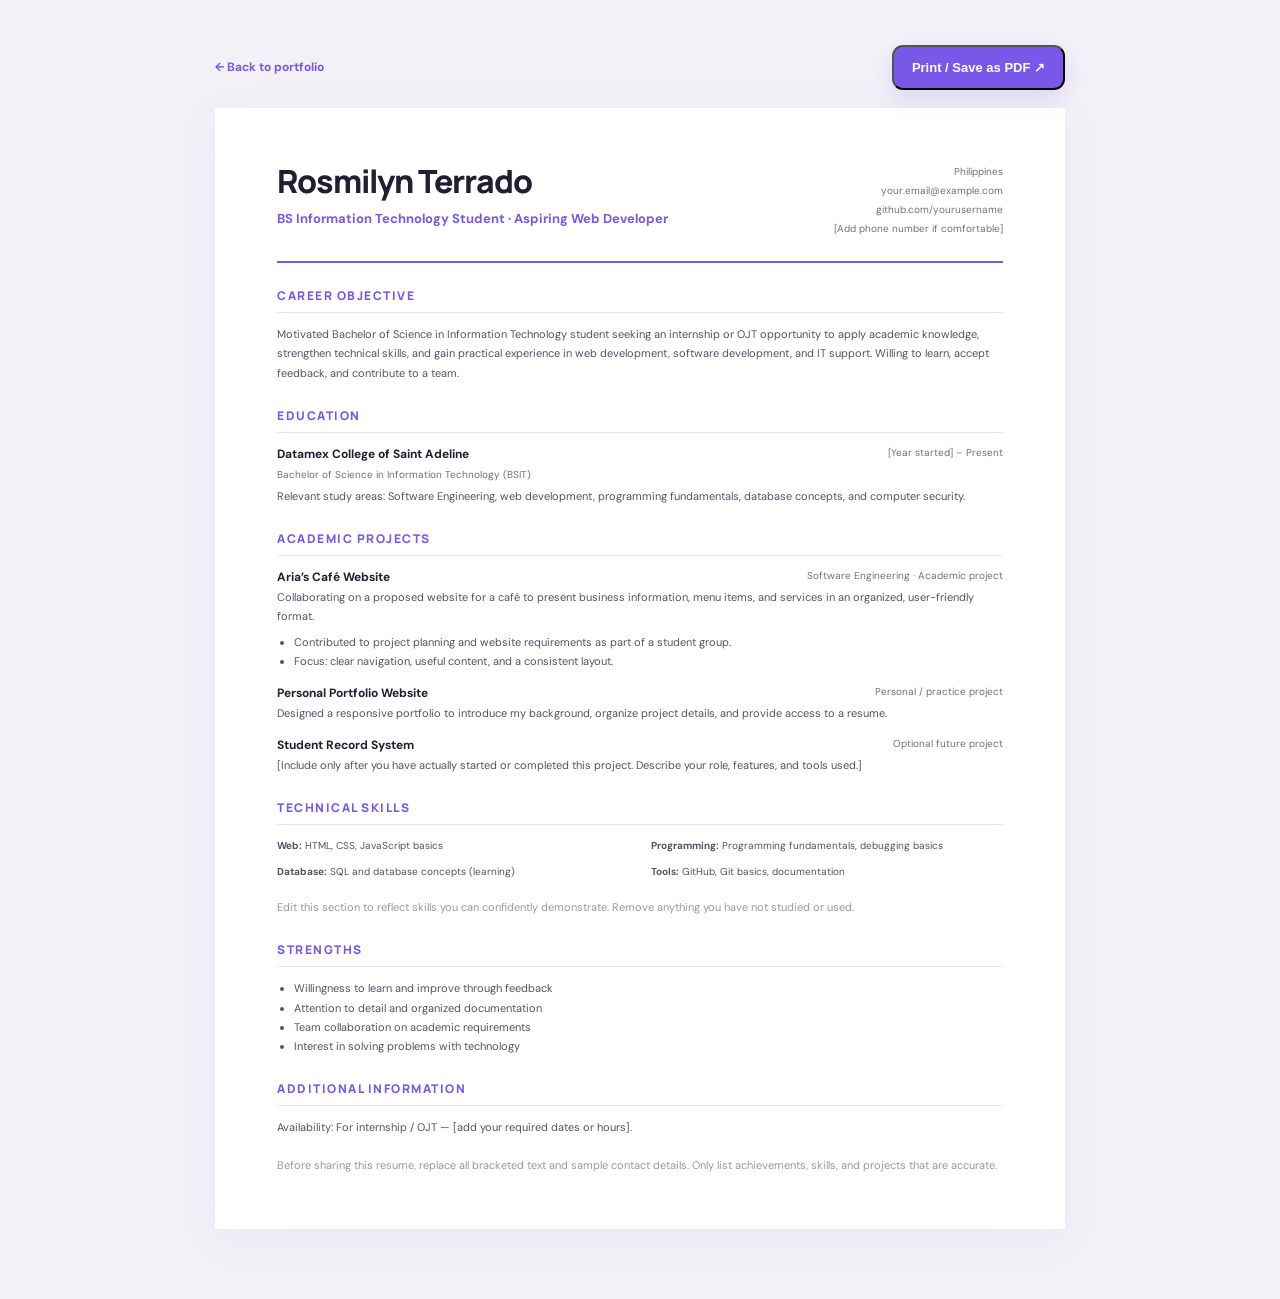
==== resume.html @ 8fcb41e7 "Add files via upload" ====
<!DOCTYPE html>
<html lang="en">
<head>
  <meta charset="UTF-8"><meta name="viewport" content="width=device-width, initial-scale=1.0">
  <meta name="description" content="Resume of Rosmilyn Terrado, BS Information Technology student.">
  <title>Resume | Rosmilyn Terrado</title><link rel="preconnect" href="https://fonts.googleapis.com">
  <link href="https://fonts.googleapis.com/css2?family=DM+Sans:wght@400;500;600;700&family=Manrope:wght@400;500;600;700;800&display=swap" rel="stylesheet"><link rel="stylesheet" href="style.css">
</head>
<body class="resume-page">
  <div class="resume-toolbar"><a href="index.html">← Back to portfolio</a><button class="button button-primary" onclick="window.print()">Print / Save as PDF ↗</button></div>
  <main class="resume-sheet">
    <header class="resume-head">
      <div><h1>Rosmilyn Terrado</h1><div class="role">BS Information Technology Student · Aspiring Web Developer</div></div>
      <div class="resume-contact">Philippines<br>your.email@example.com<br>github.com/yourusername<br>[Add phone number if comfortable]</div>
    </header>
    <section class="resume-section-block"><h2>CAREER OBJECTIVE</h2><p>Motivated Bachelor of Science in Information Technology student seeking an internship or OJT opportunity to apply academic knowledge, strengthen technical skills, and gain practical experience in web development, software development, and IT support. Willing to learn, accept feedback, and contribute to a team.</p></section>
    <section class="resume-section-block"><h2>EDUCATION</h2><div class="resume-entry"><div class="resume-entry-head"><strong>Datamex College of Saint Adeline</strong><span>[Year started] – Present</span></div><div class="sub">Bachelor of Science in Information Technology (BSIT)</div><p>Relevant study areas: Software Engineering, web development, programming fundamentals, database concepts, and computer security.</p></div></section>
    <section class="resume-section-block"><h2>ACADEMIC PROJECTS</h2>
      <div class="resume-entry"><div class="resume-entry-head"><strong>Aria’s Café Website</strong><span>Software Engineering · Academic project</span></div><p>Collaborating on a proposed website for a café to present business information, menu items, and services in an organized, user-friendly format.</p><ul><li>Contributed to project planning and website requirements as part of a student group.</li><li>Focus: clear navigation, useful content, and a consistent layout.</li></ul></div>
      <div class="resume-entry"><div class="resume-entry-head"><strong>Personal Portfolio Website</strong><span>Personal / practice project</span></div><p>Designed a responsive portfolio to introduce my background, organize project details, and provide access to a resume.</p></div>
      <div class="resume-entry"><div class="resume-entry-head"><strong>Student Record System</strong><span>Optional future project</span></div><p>[Include only after you have actually started or completed this project. Describe your role, features, and tools used.]</p></div>
    </section>
    <section class="resume-section-block"><h2>TECHNICAL SKILLS</h2><div class="resume-skills"><p><strong>Web:</strong> HTML, CSS, JavaScript basics</p><p><strong>Programming:</strong> Programming fundamentals, debugging basics</p><p><strong>Database:</strong> SQL and database concepts (learning)</p><p><strong>Tools:</strong> GitHub, Git basics, documentation</p></div><p class="resume-footer-note">Edit this section to reflect skills you can confidently demonstrate. Remove anything you have not studied or used.</p></section>
    <section class="resume-section-block"><h2>STRENGTHS</h2><ul><li>Willingness to learn and improve through feedback</li><li>Attention to detail and organized documentation</li><li>Team collaboration on academic requirements</li><li>Interest in solving problems with technology</li></ul></section>
    <section class="resume-section-block"><h2>ADDITIONAL INFORMATION</h2><p>Availability: For internship / OJT — [add your required dates or hours].</p><p class="resume-footer-note">Before sharing this resume, replace all bracketed text and sample contact details. Only list achievements, skills, and projects that are accurate.</p></section>
  </main>
</body>
</html>
---- style.css ----
:root{--ink:#202033;--muted:#6f7084;--paper:#fbfaf8;--purple:#7758e8;--purple-dark:#6042d1;--lavender:#eee9ff;--line:#e9e6ef;--green:#dff3e8;--white:#fff;--shadow:0 24px 70px rgba(46,35,94,.11)}
*{box-sizing:border-box}html{scroll-behavior:smooth;scroll-padding-top:90px}body{margin:0;background:var(--paper);color:var(--ink);font-family:"DM Sans",sans-serif;line-height:1.65}a{color:inherit;text-decoration:none}.container{width:min(1120px,calc(100% - 48px));margin:auto}.site-header{position:sticky;top:0;z-index:20;background:rgba(251,250,248,.91);backdrop-filter:blur(16px);border-bottom:1px solid rgba(233,230,239,.8)}.nav{height:78px;display:flex;align-items:center;justify-content:space-between}.brand{display:flex;align-items:center;gap:10px;font-weight:800;font-family:Manrope,sans-serif;font-size:14px}.brand-mark{width:35px;height:35px;border-radius:12px;background:var(--purple);color:white;display:grid;place-items:center;font-size:12px;letter-spacing:-.5px}.nav-links{display:flex;align-items:center;gap:31px;font-size:13px;font-weight:600;color:#5f6073}.nav-links a:hover,.footer a:hover{color:var(--purple)}.nav-cta{padding:10px 15px;border:1px solid var(--line);border-radius:10px;color:var(--ink)!important}.nav-cta span,.button span{margin-left:7px}.menu-toggle{display:none;background:none;border:0;font-size:25px;color:var(--ink)}
.section{padding:105px 0}.hero{padding:85px 0 100px;overflow:hidden;background:radial-gradient(ellipse at 80% 40%,#f0ebff 0,transparent 40%),var(--paper)}.hero-grid{display:grid;grid-template-columns:1.1fr .9fr;align-items:center;gap:60px}.eyebrow{display:inline-flex;align-items:center;gap:9px;background:white;border:1px solid var(--line);border-radius:30px;padding:8px 13px;color:#55556a;font-size:12px;font-weight:600}.status-dot{width:7px;height:7px;border-radius:50%;background:#3ebc84;box-shadow:0 0 0 4px #e2f7ec}.kicker,.section-label{font-size:11px;letter-spacing:2px;font-weight:800;color:var(--purple);margin:26px 0 12px}.hero h1{font-family:Manrope,sans-serif;font-size:clamp(48px,6vw,76px);line-height:1.08;letter-spacing:-4px;margin:0 0 18px;font-weight:800}.hero h1 span,.section-title span{color:var(--purple)}.hero h2{font-size:19px;font-weight:700;margin:0 0 18px;letter-spacing:-.4px}.muted{color:#b7aecf}.hero-text{max-width:560px;color:var(--muted);font-size:15px;line-height:1.9}.hero-actions,.contact-actions{display:flex;gap:12px;flex-wrap:wrap;margin-top:28px}.button{display:inline-flex;align-items:center;justify-content:center;border-radius:11px;padding:13px 18px;font-size:13px;font-weight:700;transition:transform .2s,box-shadow .2s;cursor:pointer}.button:hover{transform:translateY(-2px)}.button-primary{background:var(--purple);color:white;box-shadow:0 9px 22px #7758e82b}.button-primary:hover{background:var(--purple-dark)}.button-outline{border:1px solid #dcd7e9;background:#fff;color:var(--ink)}.hero-meta{display:flex;gap:20px;flex-wrap:wrap;margin-top:32px;color:#77778a;font-size:11px}.hero-meta i{font-style:normal;color:var(--purple);margin-right:5px;font-size:15px}.hero-art{min-height:420px;position:relative;display:grid;place-items:center}.orbit{position:absolute;border:1px solid #ded6ff;border-radius:50%;transform:rotate(-22deg)}.orbit-one{width:380px;height:310px}.orbit-two{width:450px;height:365px;transform:rotate(35deg);border-style:dashed;opacity:.7}.profile-tile{position:relative;width:270px;min-height:310px;background:#fff;border:1px solid #e7e1fa;border-radius:24px;box-shadow:var(--shadow);padding:27px;transform:rotate(3deg);z-index:2}.avatar{width:72px;height:72px;border-radius:23px;background:linear-gradient(135deg,#7e61ec,#c6b7ff);color:white;display:grid;place-items:center;font-family:Manrope;font-size:24px;font-weight:800;margin-bottom:22px;box-shadow:0 10px 25px #7758e833}.tile-label{font-size:9px;letter-spacing:1.8px;color:var(--purple);font-weight:800}.profile-tile strong{display:block;font:800 22px/1.35 Manrope;margin-top:13px;letter-spacing:-.6px}.tile-line{width:42px;height:4px;border-radius:5px;background:var(--purple);margin:20px 0}.tile-foot{font-size:9px;color:#9b98ad;letter-spacing:1.5px}.floating-card{position:absolute;background:#fff;border:1px solid #e9e5f3;border-radius:14px;box-shadow:0 14px 45px #31205d16;z-index:4}.card-code{top:30px;left:-4px;padding:13px 18px;width:205px;transform:rotate(-5deg)}.code-dot{display:inline-block;width:6px;height:6px;background:#c9c2e5;border-radius:50%;margin-right:4px}.card-code pre{font:11px/1.8 monospace;color:#67627c;margin:10px 0 0}.card-code b{color:var(--purple)}.card-terminal{bottom:30px;right:-10px;padding:15px 18px;font:10px/1.9 monospace;transform:rotate(3deg)}.terminal-prompt{color:#8d7bd2}.terminal-command{color:#4f5062}.terminal-cursor{color:var(--purple)}.spark{position:absolute;color:var(--purple);font-size:27px}.spark-a{right:35px;top:42px}.spark-b{left:32px;bottom:70px;color:#c7b8ff}.hero-number{position:absolute;bottom:0;left:50%;font-size:10px;letter-spacing:2px;color:#9994ac}
.two-column{display:grid;grid-template-columns:.85fr 1.15fr;gap:90px}.about-section{background:white}.section-label{margin:0 0 20px}.section-title{font:800 clamp(32px,4vw,47px)/1.2 Manrope,sans-serif;letter-spacing:-1.8px;margin:0}.about-copy p{color:var(--muted);font-size:14px;line-height:1.95;margin:0 0 18px}.quick-facts{display:flex;gap:36px;border-top:1px solid var(--line);padding-top:24px;margin-top:28px}.quick-facts div{display:flex;flex-direction:column;gap:3px}.quick-facts strong{font:800 17px Manrope}.quick-facts span{font-size:11px;color:var(--muted)}.skills-section{background:#f6f4fb}.section-heading-row{display:flex;justify-content:space-between;align-items:end;gap:40px;margin-bottom:35px}.section-intro{max-width:360px;color:var(--muted);font-size:13px;line-height:1.8;margin:0 0 4px}.skills-grid{display:grid;grid-template-columns:repeat(4,1fr);gap:15px}.skill-card{padding:25px 21px;background:#fff;border:1px solid #eae6f4;border-radius:16px;min-height:240px;transition:transform .2s,box-shadow .2s}.skill-card:hover,.mini-project:hover{transform:translateY(-4px);box-shadow:var(--shadow)}.skill-icon{width:42px;height:42px;border-radius:13px;background:var(--lavender);color:var(--purple);display:grid;place-items:center;font-size:21px}.skill-card h3,.project-details h3,.mini-project h3{font:800 16px Manrope;margin:19px 0 9px;letter-spacing:-.3px}.skill-card p,.project-details p,.mini-project p{font-size:12px;line-height:1.8;color:var(--muted)}.tags{display:flex;flex-wrap:wrap;gap:6px;margin-top:15px}.tags span{font-size:10px;background:#f4f1fc;color:#6d59b3;border-radius:5px;padding:5px 7px}.small-note{font-size:10px!important;color:#9290a1!important;margin-top:18px!important}
.projects-section{background:white}.project-card{display:grid;grid-template-columns:1.05fr .95fr;border:1px solid var(--line);border-radius:20px;overflow:hidden;background:#fff}.project-preview{min-height:310px;background:#f2edff;padding:24px;display:flex;align-items:center;justify-content:center;overflow:hidden}.browser-bar{align-self:flex-start;position:absolute;display:none}.cafe-preview{position:relative;background:linear-gradient(145deg,#e7dfff,#f6e9d9)}.cafe-preview:before{content:"";position:absolute;width:300px;height:300px;border:1px solid #d6c8e9;border-radius:50%;left:-90px;bottom:-170px}.cafe-layout{position:relative;width:100%;max-width:390px;min-height:230px;background:#fffaf1;border-radius:5px;padding:30px;box-shadow:0 20px 40px #65508618;overflow:hidden}.cafe-brand{font:800 36px Georgia,serif;color:#493a31;letter-spacing:-1px}.cafe-brand em{color:#9a6d53;font-weight:400}.cafe-sub{font-size:8px;letter-spacing:2px;color:#9b877a;margin-top:4px}.cafe-rule{height:1px;background:#e5d8ca;margin:20px 0 14px}.cafe-menu{display:flex;gap:16px;font-size:8px;letter-spacing:1px;color:#705e51}.cafe-cup{position:absolute;font-size:100px;right:20px;bottom:0;opacity:.7;transform:rotate(-10deg)}.project-details{padding:35px 34px}.project-type{font-size:9px;font-weight:800;letter-spacing:1.3px;color:var(--purple)}.project-details h3{font-size:24px;margin:13px 0}.project-details p{font-size:13px}.project-links{margin-top:23px;font-size:12px;font-weight:800;color:var(--purple)}.project-links span{margin-left:8px}.project-grid{display:grid;grid-template-columns:1fr 1fr;gap:18px;margin-top:18px}.mini-project{border:1px solid var(--line);border-radius:17px;overflow:hidden;transition:transform .2s,box-shadow .2s}.mini-project-top{height:100px;display:flex;justify-content:space-between;padding:20px;font:800 14px Manrope}.mini-project-top span:last-child{font-size:20px}.mini-project-top.purple{background:#eae3ff;color:#7558d4}.mini-project-top.green{background:#e1f2e7;color:#437e60}.mini-project-body{padding:23px}.mini-project h3{font-size:18px;margin:10px 0}.mini-project p{margin-bottom:0}
.resume-section{background:#f6f4fb}.resume-banner{display:grid;grid-template-columns:1.3fr .7fr;gap:60px;align-items:center;background:#fff;border:1px solid var(--line);border-radius:22px;padding:48px}.resume-desc{max-width:520px;color:var(--muted);font-size:13px;line-height:1.9;margin:20px 0 0}.resume-action{background:#faf9fd;border:1px solid #eae6f4;border-radius:16px;padding:25px;display:flex;flex-direction:column;align-items:flex-start;gap:8px}.resume-icon{height:44px;width:44px;border-radius:13px;background:var(--lavender);color:var(--purple);display:grid;place-items:center;font-size:23px;margin-bottom:8px}.resume-action strong{font:800 16px Manrope}.resume-action>span{font-size:11px;color:var(--muted);margin-bottom:10px}.text-button{border:0;background:none;padding:7px 0;color:#77718f;font:600 11px "DM Sans";cursor:pointer}.contact-section{text-align:center;background:#fff}.contact-inner{display:flex;align-items:center;flex-direction:column}.contact-inner .section-title{margin-bottom:17px}.contact-inner>p:not(.section-label):not(.small-note){max-width:480px;color:var(--muted);font-size:13px}.contact-actions{justify-content:center}.footer{border-top:1px solid var(--line);padding:24px 0;background:var(--paper)}.footer-inner{display:flex;align-items:center;justify-content:space-between;gap:20px}.footer-inner>span,.footer-inner>a:last-child{font-size:10px;color:var(--muted)}
/* Resume page */.resume-page{background:#f3f1f8;padding:45px 0 70px}.resume-toolbar{width:min(850px,calc(100% - 32px));margin:0 auto 18px;display:flex;justify-content:space-between;align-items:center}.resume-toolbar a{font-size:12px;font-weight:700;color:var(--purple)}.resume-sheet{width:min(850px,calc(100% - 32px));margin:auto;background:white;padding:54px 62px;box-shadow:0 10px 45px #2e23500d;min-height:1000px}.resume-head{display:flex;justify-content:space-between;gap:20px;border-bottom:2px solid var(--purple);padding-bottom:23px}.resume-head h1{font:800 32px/1.2 Manrope;letter-spacing:-1px;margin:0 0 8px}.resume-head .role{color:var(--purple);font-size:13px;font-weight:700}.resume-contact{text-align:right;font-size:10px;line-height:1.9;color:var(--muted)}.resume-section-block{margin-top:24px}.resume-section-block h2{font:800 12px Manrope;letter-spacing:1.5px;color:var(--purple);border-bottom:1px solid var(--line);padding-bottom:8px;margin:0 0 12px}.resume-section-block p,.resume-section-block li{font-size:11px;line-height:1.75;color:#535367}.resume-section-block p{margin:0}.resume-entry{margin-bottom:13px}.resume-entry-head{display:flex;justify-content:space-between;gap:15px}.resume-entry-head strong{font-size:12px}.resume-entry-head span{font-size:10px;color:var(--muted);white-space:nowrap}.resume-entry .sub{font-size:10px;color:var(--muted);margin:2px 0 4px}.resume-section-block ul{margin:6px 0 0;padding-left:17px}.resume-skills{display:grid;grid-template-columns:1fr 1fr;gap:8px 22px}.resume-skills p{font-size:10px}.resume-footer-note{font-size:9px;color:#999!important;margin-top:18px!important}
@media(max-width:850px){.hero-grid{grid-template-columns:1fr;gap:20px}.hero-copy{max-width:700px}.hero-art{min-height:390px;max-width:550px;width:100%;margin:auto}.two-column{grid-template-columns:1fr;gap:28px}.skills-grid{grid-template-columns:repeat(2,1fr)}.section-heading-row{align-items:start;flex-direction:column;gap:14px}.project-card{grid-template-columns:1fr}.project-preview{min-height:280px}.resume-banner{grid-template-columns:1fr;gap:28px}.resume-action{max-width:380px;width:100%}.nav-links{gap:17px}.resume-sheet{padding:40px}}
@media(max-width:600px){.container{width:min(100% - 34px,1120px)}.nav{height:68px}.brand{font-size:12px}.menu-toggle{display:block}.nav-links{display:none;position:absolute;left:0;right:0;top:68px;background:#fff;border-bottom:1px solid var(--line);padding:18px 24px 22px;flex-direction:column;align-items:stretch;gap:16px}.nav-links.open{display:flex}.nav-cta{text-align:center}.section{padding:75px 0}.hero{padding:65px 0 70px}.hero h1{font-size:50px;letter-spacing:-2.5px}.hero h2{font-size:16px}.hero-text{font-size:13px}.hero-meta{flex-direction:column;gap:8px}.hero-art{transform:scale(.88);transform-origin:center;min-height:350px;margin-top:-10px;width:112%}.card-code{left:-2px}.card-terminal{right:-2px}.two-column{gap:22px}.section-title{font-size:34px}.quick-facts{gap:20px}.skills-grid{grid-template-columns:1fr}.skill-card{min-height:unset}.project-grid{grid-template-columns:1fr}.project-details{padding:26px 23px}.project-preview{padding:15px;min-height:250px}.cafe-layout{padding:22px}.cafe-brand{font-size:30px}.resume-banner{padding:28px 22px}.footer-inner{flex-wrap:wrap}.footer-inner>span{order:3;width:100%}.resume-page{padding:20px 0 40px}.resume-sheet{padding:28px 22px;min-height:0}.resume-head{flex-direction:column}.resume-contact{text-align:left}.resume-head h1{font-size:27px}.resume-entry-head{flex-direction:column;gap:2px}.resume-entry-head span{white-space:normal}.resume-skills{grid-template-columns:1fr}}
@media print{body,.resume-page{background:#fff!important}.site-header,.footer,.resume-toolbar,.text-button{display:none!important}.resume-page{padding:0}.resume-sheet{width:100%;min-height:0;padding:10mm 12mm;box-shadow:none}.resume-head h1{font-size:25px}.resume-section-block{margin-top:15px}.resume-section-block p,.resume-section-block li{font-size:10px}.resume-page *{-webkit-print-color-adjust:exact;print-color-adjust:exact}}
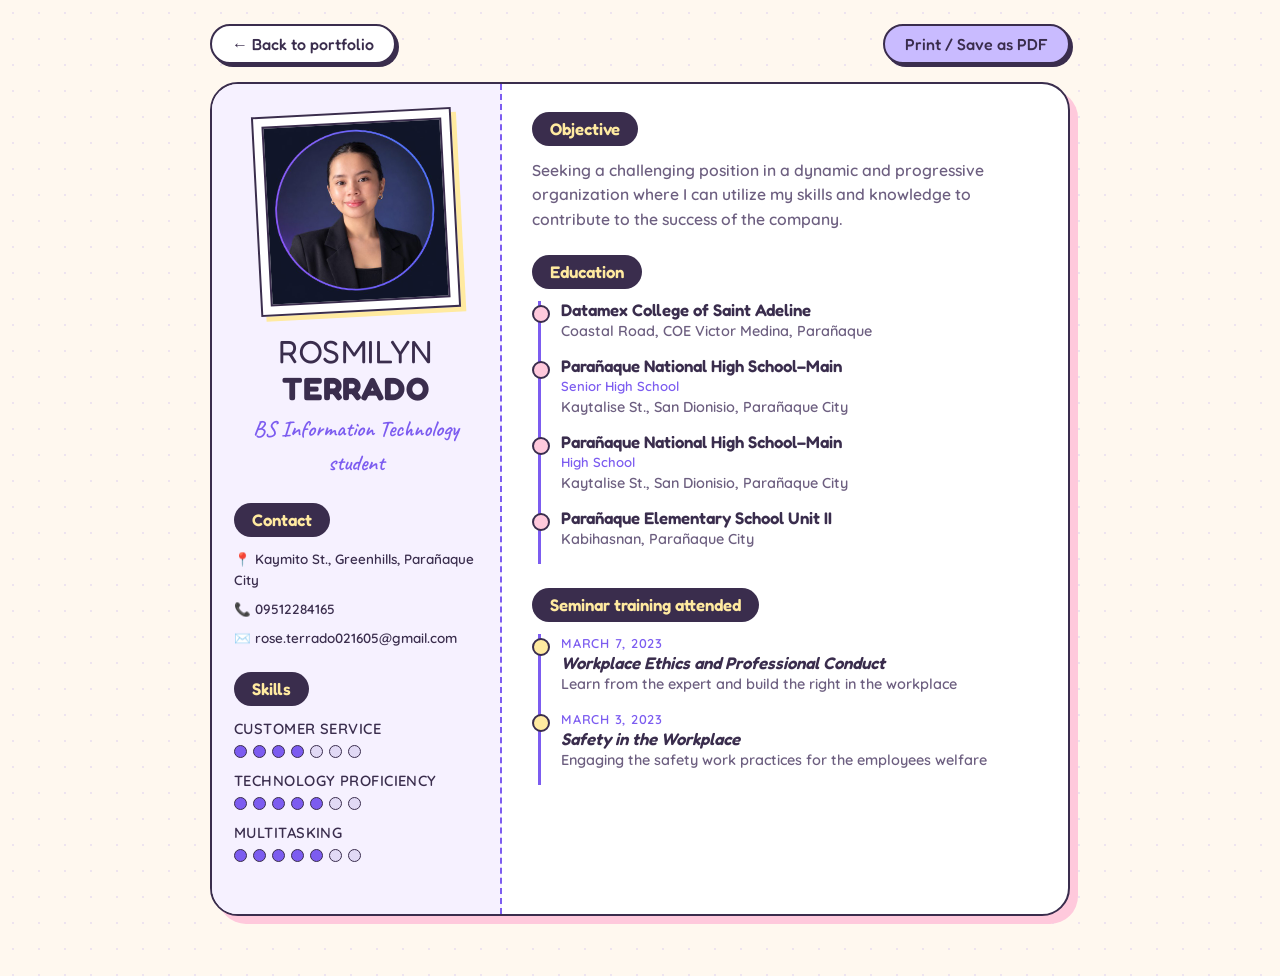
==== commit ba77bb79: "Add files via upload" ====
--- a/resume.html
+++ b/resume.html
@@ -1,28 +1,156 @@
 <!DOCTYPE html>
 <html lang="en">
 <head>
-  <meta charset="UTF-8"><meta name="viewport" content="width=device-width, initial-scale=1.0">
-  <meta name="description" content="Resume of Rosmilyn Terrado, BS Information Technology student.">
-  <title>Resume | Rosmilyn Terrado</title><link rel="preconnect" href="https://fonts.googleapis.com">
-  <link href="https://fonts.googleapis.com/css2?family=DM+Sans:wght@400;500;600;700&family=Manrope:wght@400;500;600;700;800&display=swap" rel="stylesheet"><link rel="stylesheet" href="style.css">
+<meta charset="UTF-8">
+<meta name="viewport" content="width=device-width, initial-scale=1.0">
+<title>Resume | Rosmilyn Terrado</title>
+<link rel="preconnect" href="https://fonts.googleapis.com">
+<link rel="preconnect" href="https://fonts.gstatic.com" crossorigin>
+<link href="https://fonts.googleapis.com/css2?family=Caveat:wght@600&family=Fredoka:wght@400;500;600;700&family=Quicksand:wght@500;600;700&display=swap" rel="stylesheet">
+<style>
+  :root {
+    --cream: #fff8ef; --ink: #3a2d4d; --muted: #6d5f80;
+    --lav: #c9bbff; --lav-d: #7c5cf0; --pink: #ffc9dc; --butter: #ffeaa0; --mint: #c9f0dc; --white: #fff;
+  }
+  * { box-sizing: border-box; margin: 0; padding: 0; }
+  body {
+    font-family: "Quicksand", "Segoe UI", sans-serif; font-weight: 600; color: var(--ink); line-height: 1.55;
+    background-color: var(--cream);
+    background-image: radial-gradient(rgba(124,92,240,.13) 1.5px, transparent 1.5px); background-size: 26px 26px;
+    padding: 24px 14px 60px;
+  }
+  h1, h2, h3 { font-family: "Fredoka", sans-serif; line-height: 1.15; }
+  .hand { font-family: "Caveat", cursive; font-weight: 600; }
+  .topbar { max-width: 860px; margin: 0 auto 18px; display: flex; justify-content: space-between; gap: 10px; flex-wrap: wrap; }
+  .btn {
+    display: inline-block; text-decoration: none; color: var(--ink); cursor: pointer; font: 500 1rem "Fredoka", sans-serif;
+    padding: 8px 20px; border-radius: 999px; border: 2.5px solid var(--ink); background: var(--white);
+    box-shadow: 3px 3px 0 var(--ink); transition: transform .15s;
+  }
+  .btn:hover { transform: translate(-2px,-2px) rotate(-1deg); }
+  .btn.main { background: var(--lav); }
+
+  .sheet {
+    max-width: 860px; margin: 0 auto; background: var(--white); border: 2.5px solid var(--ink); border-radius: 28px;
+    box-shadow: 8px 8px 0 var(--pink); display: grid; grid-template-columns: 290px 1fr; overflow: hidden;
+  }
+  .left { background: #f6f1ff; border-right: 2.5px dashed var(--lav-d); padding: 28px 22px; }
+  .right { padding: 28px 30px; }
+
+  .photo { background: var(--white); border: 2.5px solid var(--ink); padding: 8px; transform: rotate(-3deg); box-shadow: 5px 5px 0 var(--butter); width: 200px; margin: 0 auto 22px; }
+  .photo img { width: 100%; display: block; aspect-ratio: 1; object-fit: cover; border: 2px solid var(--ink); }
+  .name { text-align: center; font-size: 2rem; font-weight: 400; letter-spacing: .02em; }
+  .name b { font-weight: 700; display: block; }
+  .role { text-align: center; color: var(--lav-d); margin: 4px 0 22px; font-size: .95rem; }
+
+  .label {
+    display: inline-block; font-family: "Fredoka", sans-serif; font-weight: 600; font-size: 1.05rem;
+    background: var(--ink); color: var(--butter); border-radius: 999px; padding: 4px 18px; margin-bottom: 12px;
+  }
+  .block { margin-bottom: 24px; }
+  .contact div { display: flex; gap: 10px; align-items: flex-start; margin-bottom: 8px; font-size: .84rem; align-items: flex-start; }
+
+  .skill { margin-bottom: 12px; }
+  .skill span { display: block; font-size: .92rem; text-transform: uppercase; letter-spacing: .03em; }
+  .dots { display: flex; gap: 6px; margin-top: 4px; }
+  .dots i { width: 13px; height: 13px; border-radius: 50%; background: #e1d9f5; border: 1.5px solid var(--ink); }
+  .dots i.on { background: var(--lav-d); }
+
+  .objective { font-size: .98rem; color: var(--muted); }
+  .item { position: relative; padding-left: 20px; border-left: 3px solid var(--lav-d); margin-left: 6px; padding-bottom: 14px; }
+  .item::before { content: ""; position: absolute; left: -9px; top: 4px; width: 14px; height: 14px; border-radius: 50%; background: var(--pink); border: 2.5px solid var(--ink); }
+  .item h3 { font-size: 1.05rem; font-weight: 600; }
+  .item .lvl { font-size: .82rem; color: var(--lav-d); }
+  .item p { font-size: .9rem; color: var(--muted); }
+  .date { font-size: .8rem; letter-spacing: .06em; color: var(--lav-d); }
+  .item.sem::before { background: var(--butter); }
+  .item.sem h3 { font-style: italic; }
+
+  @media (max-width: 720px) {
+    .sheet { grid-template-columns: 1fr; }
+    .left { border-right: 0; border-bottom: 2.5px dashed var(--lav-d); }
+  }
+  @media print {
+    @page { size: A4; margin: 0; }
+    body { background: #fff; padding: 0; -webkit-print-color-adjust: exact; print-color-adjust: exact; }
+    .topbar { display: none; }
+    .sheet { max-width: none; border: 0; border-radius: 0; box-shadow: none; min-height: 297mm; }
+  }
+</style>
 </head>
-<body class="resume-page">
-  <div class="resume-toolbar"><a href="index.html">← Back to portfolio</a><button class="button button-primary" onclick="window.print()">Print / Save as PDF ↗</button></div>
-  <main class="resume-sheet">
-    <header class="resume-head">
-      <div><h1>Rosmilyn Terrado</h1><div class="role">BS Information Technology Student · Aspiring Web Developer</div></div>
-      <div class="resume-contact">Philippines<br>your.email@example.com<br>github.com/yourusername<br>[Add phone number if comfortable]</div>
-    </header>
-    <section class="resume-section-block"><h2>CAREER OBJECTIVE</h2><p>Motivated Bachelor of Science in Information Technology student seeking an internship or OJT opportunity to apply academic knowledge, strengthen technical skills, and gain practical experience in web development, software development, and IT support. Willing to learn, accept feedback, and contribute to a team.</p></section>
-    <section class="resume-section-block"><h2>EDUCATION</h2><div class="resume-entry"><div class="resume-entry-head"><strong>Datamex College of Saint Adeline</strong><span>[Year started] – Present</span></div><div class="sub">Bachelor of Science in Information Technology (BSIT)</div><p>Relevant study areas: Software Engineering, web development, programming fundamentals, database concepts, and computer security.</p></div></section>
-    <section class="resume-section-block"><h2>ACADEMIC PROJECTS</h2>
-      <div class="resume-entry"><div class="resume-entry-head"><strong>Aria’s Café Website</strong><span>Software Engineering · Academic project</span></div><p>Collaborating on a proposed website for a café to present business information, menu items, and services in an organized, user-friendly format.</p><ul><li>Contributed to project planning and website requirements as part of a student group.</li><li>Focus: clear navigation, useful content, and a consistent layout.</li></ul></div>
-      <div class="resume-entry"><div class="resume-entry-head"><strong>Personal Portfolio Website</strong><span>Personal / practice project</span></div><p>Designed a responsive portfolio to introduce my background, organize project details, and provide access to a resume.</p></div>
-      <div class="resume-entry"><div class="resume-entry-head"><strong>Student Record System</strong><span>Optional future project</span></div><p>[Include only after you have actually started or completed this project. Describe your role, features, and tools used.]</p></div>
-    </section>
-    <section class="resume-section-block"><h2>TECHNICAL SKILLS</h2><div class="resume-skills"><p><strong>Web:</strong> HTML, CSS, JavaScript basics</p><p><strong>Programming:</strong> Programming fundamentals, debugging basics</p><p><strong>Database:</strong> SQL and database concepts (learning)</p><p><strong>Tools:</strong> GitHub, Git basics, documentation</p></div><p class="resume-footer-note">Edit this section to reflect skills you can confidently demonstrate. Remove anything you have not studied or used.</p></section>
-    <section class="resume-section-block"><h2>STRENGTHS</h2><ul><li>Willingness to learn and improve through feedback</li><li>Attention to detail and organized documentation</li><li>Team collaboration on academic requirements</li><li>Interest in solving problems with technology</li></ul></section>
-    <section class="resume-section-block"><h2>ADDITIONAL INFORMATION</h2><p>Availability: For internship / OJT — [add your required dates or hours].</p><p class="resume-footer-note">Before sharing this resume, replace all bracketed text and sample contact details. Only list achievements, skills, and projects that are accurate.</p></section>
+<body>
+
+<div class="topbar">
+  <a class="btn" href="index.html">&larr; Back to portfolio</a>
+  <button class="btn main" onclick="window.print()">Print / Save as PDF</button>
+</div>
+
+<div class="sheet">
+
+  <aside class="left">
+    <div class="photo"><img src="[data-uri]" alt="Portrait of Rosmilyn Terrado"></div>
+    <h1 class="name">ROSMILYN <b>TERRADO</b></h1>
+    <p class="role hand" style="font-size:1.4rem">BS Information Technology student</p>
+
+    <div class="block contact">
+      <span class="label">Contact</span>
+      <div>&#128205; Kaymito St., Greenhills, Para&ntilde;aque City</div>
+      <div>&#128222; 09512284165</div>
+      <div>&#9993;&#65039; rose.terrado021605@gmail.com</div>
+    </div>
+
+    <div class="block">
+      <span class="label">Skills</span>
+      <div class="skill"><span>Customer Service</span><div class="dots"><i class="on"></i><i class="on"></i><i class="on"></i><i class="on"></i><i></i><i></i><i></i></div></div>
+      <div class="skill"><span>Technology Proficiency</span><div class="dots"><i class="on"></i><i class="on"></i><i class="on"></i><i class="on"></i><i class="on"></i><i></i><i></i></div></div>
+      <div class="skill"><span>Multitasking</span><div class="dots"><i class="on"></i><i class="on"></i><i class="on"></i><i class="on"></i><i class="on"></i><i></i><i></i></div></div>
+    </div>
+  </aside>
+
+  <main class="right">
+    <div class="block">
+      <span class="label">Objective</span>
+      <p class="objective">Seeking a challenging position in a dynamic and progressive organization where I can utilize my skills and knowledge to contribute to the success of the company.</p>
+    </div>
+
+    <div class="block">
+      <span class="label">Education</span>
+      <div class="item">
+        <h3>Datamex College of Saint Adeline</h3>
+        <p>Coastal Road, COE Victor Medina, Para&ntilde;aque</p>
+      </div>
+      <div class="item">
+        <h3>Para&ntilde;aque National High School&ndash;Main</h3>
+        <div class="lvl">Senior High School</div>
+        <p>Kaytalise St., San Dionisio, Para&ntilde;aque City</p>
+      </div>
+      <div class="item">
+        <h3>Para&ntilde;aque National High School&ndash;Main</h3>
+        <div class="lvl">High School</div>
+        <p>Kaytalise St., San Dionisio, Para&ntilde;aque City</p>
+      </div>
+      <div class="item">
+        <h3>Para&ntilde;aque Elementary School Unit II</h3>
+        <p>Kabihasnan, Para&ntilde;aque City</p>
+      </div>
+    </div>
+
+    <div class="block">
+      <span class="label">Seminar training attended</span>
+      <div class="item sem">
+        <div class="date">MARCH 7, 2023</div>
+        <h3>Workplace Ethics and Professional Conduct</h3>
+        <p>Learn from the expert and build the right in the workplace</p>
+      </div>
+      <div class="item sem">
+        <div class="date">MARCH 3, 2023</div>
+        <h3>Safety in the Workplace</h3>
+        <p>Engaging the safety work practices for the employees welfare</p>
+      </div>
+    </div>
   </main>
+
+</div>
+
 </body>
 </html>
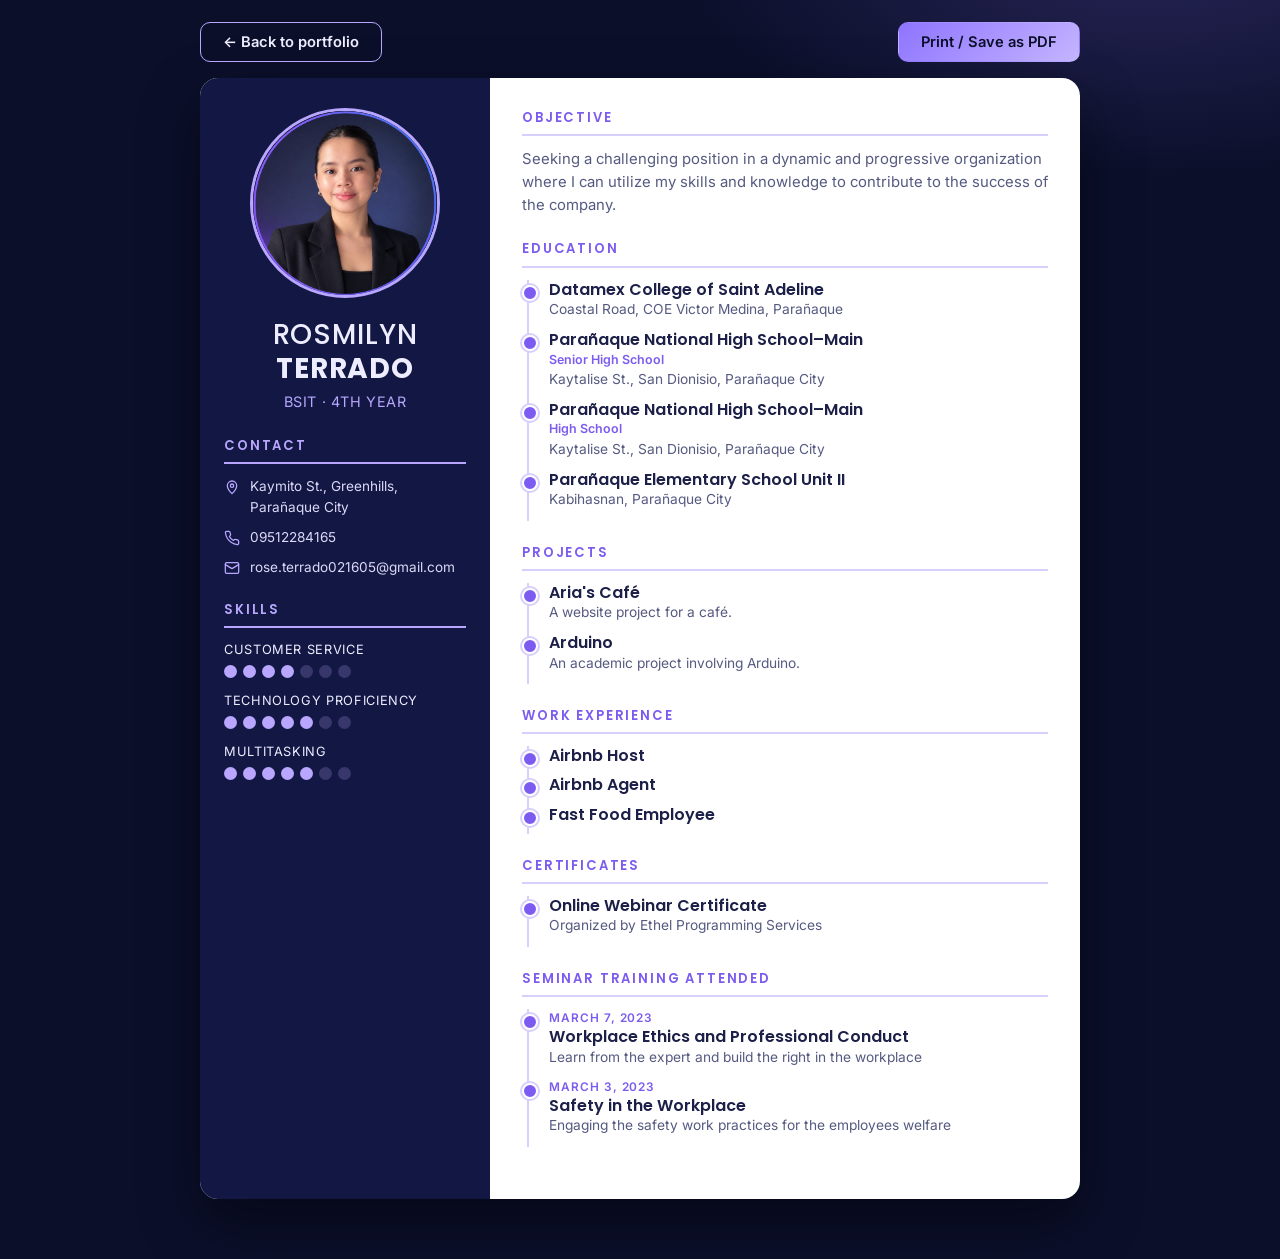
==== commit e959de19: "Add files via upload" ====
--- a/resume.html
+++ b/resume.html
@@ -6,75 +6,57 @@
 <title>Resume | Rosmilyn Terrado</title>
 <link rel="preconnect" href="https://fonts.googleapis.com">
 <link rel="preconnect" href="https://fonts.gstatic.com" crossorigin>
-<link href="https://fonts.googleapis.com/css2?family=Caveat:wght@600&family=Fredoka:wght@400;500;600;700&family=Quicksand:wght@500;600;700&display=swap" rel="stylesheet">
+<link href="https://fonts.googleapis.com/css2?family=Inter:wght@400;500;600&family=Poppins:wght@500;600;700&display=swap" rel="stylesheet">
 <style>
-  :root {
-    --cream: #fff8ef; --ink: #3a2d4d; --muted: #6d5f80;
-    --lav: #c9bbff; --lav-d: #7c5cf0; --pink: #ffc9dc; --butter: #ffeaa0; --mint: #c9f0dc; --white: #fff;
-  }
+  :root { --bg: #0b0f2a; --navy: #121843; --lav: #b9a7ff; --lav-d: #7c5cf0; --ink: #1c2048; --muted: #555a80; }
   * { box-sizing: border-box; margin: 0; padding: 0; }
-  body {
-    font-family: "Quicksand", "Segoe UI", sans-serif; font-weight: 600; color: var(--ink); line-height: 1.55;
-    background-color: var(--cream);
-    background-image: radial-gradient(rgba(124,92,240,.13) 1.5px, transparent 1.5px); background-size: 26px 26px;
-    padding: 24px 14px 60px;
-  }
-  h1, h2, h3 { font-family: "Fredoka", sans-serif; line-height: 1.15; }
-  .hand { font-family: "Caveat", cursive; font-weight: 600; }
-  .topbar { max-width: 860px; margin: 0 auto 18px; display: flex; justify-content: space-between; gap: 10px; flex-wrap: wrap; }
-  .btn {
-    display: inline-block; text-decoration: none; color: var(--ink); cursor: pointer; font: 500 1rem "Fredoka", sans-serif;
-    padding: 8px 20px; border-radius: 999px; border: 2.5px solid var(--ink); background: var(--white);
-    box-shadow: 3px 3px 0 var(--ink); transition: transform .15s;
-  }
-  .btn:hover { transform: translate(-2px,-2px) rotate(-1deg); }
-  .btn.main { background: var(--lav); }
+  body { font-family: "Inter", "Segoe UI", sans-serif; background: var(--bg); color: var(--ink); line-height: 1.55; padding: 22px 14px 60px;
+    background-image: radial-gradient(800px 400px at 90% -5%, rgba(142,116,255,.22), transparent 60%); }
+  h1, h2, h3 { font-family: "Poppins", "Inter", sans-serif; line-height: 1.2; }
+  .topbar { max-width: 880px; margin: 0 auto 16px; display: flex; justify-content: space-between; gap: 10px; flex-wrap: wrap; }
+  .btn { display: inline-block; text-decoration: none; cursor: pointer; font: 600 .92rem "Inter", sans-serif; padding: 10px 22px; border-radius: 10px;
+    border: 1.5px solid var(--lav); color: #eeecff; background: transparent; transition: transform .2s; }
+  .btn:hover { transform: translateY(-2px); }
+  .btn.main { background: linear-gradient(135deg, #8e74ff, #c4b5ff); color: var(--bg); border-color: transparent; }
 
-  .sheet {
-    max-width: 860px; margin: 0 auto; background: var(--white); border: 2.5px solid var(--ink); border-radius: 28px;
-    box-shadow: 8px 8px 0 var(--pink); display: grid; grid-template-columns: 290px 1fr; overflow: hidden;
-  }
-  .left { background: #f6f1ff; border-right: 2.5px dashed var(--lav-d); padding: 28px 22px; }
-  .right { padding: 28px 30px; }
+  .sheet { max-width: 880px; margin: 0 auto; background: #fff; border-radius: 18px; overflow: hidden; display: grid; grid-template-columns: 290px 1fr; box-shadow: 0 24px 60px rgba(0,0,0,.45); }
+  .left { background: var(--navy); color: #eeecff; padding: 30px 24px; }
+  .right { padding: 30px 32px; }
+  .photo { width: 190px; height: 190px; border-radius: 50%; overflow: hidden; margin: 0 auto 20px; border: 3px solid var(--lav); }
+  .photo img { width: 100%; height: 100%; object-fit: cover; display: block; }
+  .name { text-align: center; font-size: 1.75rem; font-weight: 500; letter-spacing: .03em; }
+  .name b { display: block; font-weight: 700; }
+  .role { text-align: center; color: var(--lav); font-size: .9rem; margin: 6px 0 22px; letter-spacing: .04em; }
 
-  .photo { background: var(--white); border: 2.5px solid var(--ink); padding: 8px; transform: rotate(-3deg); box-shadow: 5px 5px 0 var(--butter); width: 200px; margin: 0 auto 22px; }
-  .photo img { width: 100%; display: block; aspect-ratio: 1; object-fit: cover; border: 2px solid var(--ink); }
-  .name { text-align: center; font-size: 2rem; font-weight: 400; letter-spacing: .02em; }
-  .name b { font-weight: 700; display: block; }
-  .role { text-align: center; color: var(--lav-d); margin: 4px 0 22px; font-size: .95rem; }
+  .label { display: block; font-family: "Poppins", sans-serif; font-weight: 600; font-size: .82rem; letter-spacing: .14em; text-transform: uppercase; margin-bottom: 12px; padding-bottom: 6px; border-bottom: 2px solid var(--lav); }
+  .left .label { color: var(--lav); }
+  .right .label { color: var(--lav-d); border-color: #d8cffc; }
+  .block { margin-bottom: 22px; }
+  .contact div { display: flex; gap: 10px; align-items: flex-start; margin-bottom: 9px; font-size: .85rem; color: #dcd8f7; }
+  .contact svg { width: 16px; height: 16px; stroke: var(--lav); fill: none; stroke-width: 1.9; stroke-linecap: round; stroke-linejoin: round; flex-shrink: 0; margin-top: 3px; }
+  .skill { margin-bottom: 13px; }
+  .skill span { display: block; font-size: .8rem; letter-spacing: .05em; text-transform: uppercase; color: #eeecff; }
+  .dots { display: flex; gap: 6px; margin-top: 5px; }
+  .dots i { width: 13px; height: 13px; border-radius: 50%; background: rgba(185,167,255,.22); }
+  .dots i.on { background: var(--lav); }
 
-  .label {
-    display: inline-block; font-family: "Fredoka", sans-serif; font-weight: 600; font-size: 1.05rem;
-    background: var(--ink); color: var(--butter); border-radius: 999px; padding: 4px 18px; margin-bottom: 12px;
-  }
-  .block { margin-bottom: 24px; }
-  .contact div { display: flex; gap: 10px; align-items: flex-start; margin-bottom: 8px; font-size: .84rem; align-items: flex-start; }
+  .objective { font-size: .93rem; color: var(--muted); }
+  .item { position: relative; padding-left: 20px; border-left: 2px solid #d8cffc; margin-left: 5px; padding-bottom: 10px; }
+  .item::before { content: ""; position: absolute; left: -7px; top: 5px; width: 12px; height: 12px; border-radius: 50%; background: var(--lav-d); border: 2px solid #fff; box-shadow: 0 0 0 2px #d8cffc; }
+  .item h3 { font-size: 1rem; font-weight: 600; }
+  .item .lvl { font-size: .78rem; color: var(--lav-d); font-weight: 600; }
+  .item p { font-size: .86rem; color: var(--muted); }
+  .date { font-size: .74rem; letter-spacing: .08em; color: var(--lav-d); font-weight: 600; }
 
-  .skill { margin-bottom: 12px; }
-  .skill span { display: block; font-size: .92rem; text-transform: uppercase; letter-spacing: .03em; }
-  .dots { display: flex; gap: 6px; margin-top: 4px; }
-  .dots i { width: 13px; height: 13px; border-radius: 50%; background: #e1d9f5; border: 1.5px solid var(--ink); }
-  .dots i.on { background: var(--lav-d); }
-
-  .objective { font-size: .98rem; color: var(--muted); }
-  .item { position: relative; padding-left: 20px; border-left: 3px solid var(--lav-d); margin-left: 6px; padding-bottom: 14px; }
-  .item::before { content: ""; position: absolute; left: -9px; top: 4px; width: 14px; height: 14px; border-radius: 50%; background: var(--pink); border: 2.5px solid var(--ink); }
-  .item h3 { font-size: 1.05rem; font-weight: 600; }
-  .item .lvl { font-size: .82rem; color: var(--lav-d); }
-  .item p { font-size: .9rem; color: var(--muted); }
-  .date { font-size: .8rem; letter-spacing: .06em; color: var(--lav-d); }
-  .item.sem::before { background: var(--butter); }
-  .item.sem h3 { font-style: italic; }
-
-  @media (max-width: 720px) {
-    .sheet { grid-template-columns: 1fr; }
-    .left { border-right: 0; border-bottom: 2.5px dashed var(--lav-d); }
-  }
+  @media (max-width: 720px) { .sheet { grid-template-columns: 1fr; } }
   @media print {
     @page { size: A4; margin: 0; }
     body { background: #fff; padding: 0; -webkit-print-color-adjust: exact; print-color-adjust: exact; }
     .topbar { display: none; }
-    .sheet { max-width: none; border: 0; border-radius: 0; box-shadow: none; min-height: 297mm; }
+    .sheet { max-width: none; border-radius: 0; box-shadow: none; height: 296mm; overflow: hidden; }
+    .right { padding: 20px 26px; } .left { padding: 22px 20px; }
+    .block { margin-bottom: 11px; } .item { padding-bottom: 5px; } .item h3 { font-size: .95rem; }
+    .item p, .objective { font-size: .82rem; } .label { margin-bottom: 8px; }
   }
 </style>
 </head>
@@ -86,17 +68,16 @@
 </div>
 
 <div class="sheet">
-
   <aside class="left">
-    <div class="photo"><img src="[data-uri]" alt="Portrait of Rosmilyn Terrado"></div>
+    <div class="photo"><img src="[data-uri]" alt="Portrait of Rosmilyn Terrado"></div>
     <h1 class="name">ROSMILYN <b>TERRADO</b></h1>
-    <p class="role hand" style="font-size:1.4rem">BS Information Technology student</p>
+    <p class="role">BSIT &middot; 4TH YEAR</p>
 
     <div class="block contact">
       <span class="label">Contact</span>
-      <div>&#128205; Kaymito St., Greenhills, Para&ntilde;aque City</div>
-      <div>&#128222; 09512284165</div>
-      <div>&#9993;&#65039; rose.terrado021605@gmail.com</div>
+      <div><svg viewBox="0 0 24 24"><path d="M12 22s7-7 7-12a7 7 0 0 0-14 0c0 5 7 12 7 12z"/><circle cx="12" cy="10" r="2.5"/></svg>Kaymito St., Greenhills, Para&ntilde;aque City</div>
+      <div><svg viewBox="0 0 24 24"><path d="M22 16.9v3a2 2 0 0 1-2.2 2 19.8 19.8 0 0 1-8.6-3.1 19.5 19.5 0 0 1-6-6A19.8 19.8 0 0 1 2.1 4.2 2 2 0 0 1 4.1 2h3a2 2 0 0 1 2 1.7c.1.9.4 1.8.7 2.7a2 2 0 0 1-.5 2.1L8.1 9.7a16 16 0 0 0 6 6l1.2-1.2a2 2 0 0 1 2.1-.4c.9.3 1.8.6 2.7.7a2 2 0 0 1 1.7 2z"/></svg>09512284165</div>
+      <div><svg viewBox="0 0 24 24"><rect x="2" y="4" width="20" height="16" rx="2"/><path d="M22 7l-10 6L2 7"/></svg>rose.terrado021605@gmail.com</div>
     </div>
 
     <div class="block">
@@ -115,41 +96,36 @@
 
     <div class="block">
       <span class="label">Education</span>
-      <div class="item">
-        <h3>Datamex College of Saint Adeline</h3>
-        <p>Coastal Road, COE Victor Medina, Para&ntilde;aque</p>
-      </div>
-      <div class="item">
-        <h3>Para&ntilde;aque National High School&ndash;Main</h3>
-        <div class="lvl">Senior High School</div>
-        <p>Kaytalise St., San Dionisio, Para&ntilde;aque City</p>
-      </div>
-      <div class="item">
-        <h3>Para&ntilde;aque National High School&ndash;Main</h3>
-        <div class="lvl">High School</div>
-        <p>Kaytalise St., San Dionisio, Para&ntilde;aque City</p>
-      </div>
-      <div class="item">
-        <h3>Para&ntilde;aque Elementary School Unit II</h3>
-        <p>Kabihasnan, Para&ntilde;aque City</p>
-      </div>
+      <div class="item"><h3>Datamex College of Saint Adeline</h3><p>Coastal Road, COE Victor Medina, Para&ntilde;aque</p></div>
+      <div class="item"><h3>Para&ntilde;aque National High School&ndash;Main</h3><div class="lvl">Senior High School</div><p>Kaytalise St., San Dionisio, Para&ntilde;aque City</p></div>
+      <div class="item"><h3>Para&ntilde;aque National High School&ndash;Main</h3><div class="lvl">High School</div><p>Kaytalise St., San Dionisio, Para&ntilde;aque City</p></div>
+      <div class="item"><h3>Para&ntilde;aque Elementary School Unit II</h3><p>Kabihasnan, Para&ntilde;aque City</p></div>
+    </div>
+
+    <div class="block">
+      <span class="label">Projects</span>
+      <div class="item"><h3>Aria's Caf&eacute;</h3><p>A website project for a caf&eacute;.</p></div>
+      <div class="item"><h3>Arduino</h3><p>An academic project involving Arduino.</p></div>
+    </div>
+
+    <div class="block">
+      <span class="label">Work experience</span>
+      <div class="item"><h3>Airbnb Host</h3></div>
+      <div class="item"><h3>Airbnb Agent</h3></div>
+      <div class="item"><h3>Fast Food Employee</h3></div>
+    </div>
+
+    <div class="block">
+      <span class="label">Certificates</span>
+      <div class="item"><h3>Online Webinar Certificate</h3><p>Organized by Ethel Programming Services</p></div>
     </div>
 
     <div class="block">
       <span class="label">Seminar training attended</span>
-      <div class="item sem">
-        <div class="date">MARCH 7, 2023</div>
-        <h3>Workplace Ethics and Professional Conduct</h3>
-        <p>Learn from the expert and build the right in the workplace</p>
-      </div>
-      <div class="item sem">
-        <div class="date">MARCH 3, 2023</div>
-        <h3>Safety in the Workplace</h3>
-        <p>Engaging the safety work practices for the employees welfare</p>
-      </div>
+      <div class="item"><div class="date">MARCH 7, 2023</div><h3>Workplace Ethics and Professional Conduct</h3><p>Learn from the expert and build the right in the workplace</p></div>
+      <div class="item"><div class="date">MARCH 3, 2023</div><h3>Safety in the Workplace</h3><p>Engaging the safety work practices for the employees welfare</p></div>
     </div>
   </main>
-
 </div>
 
 </body>
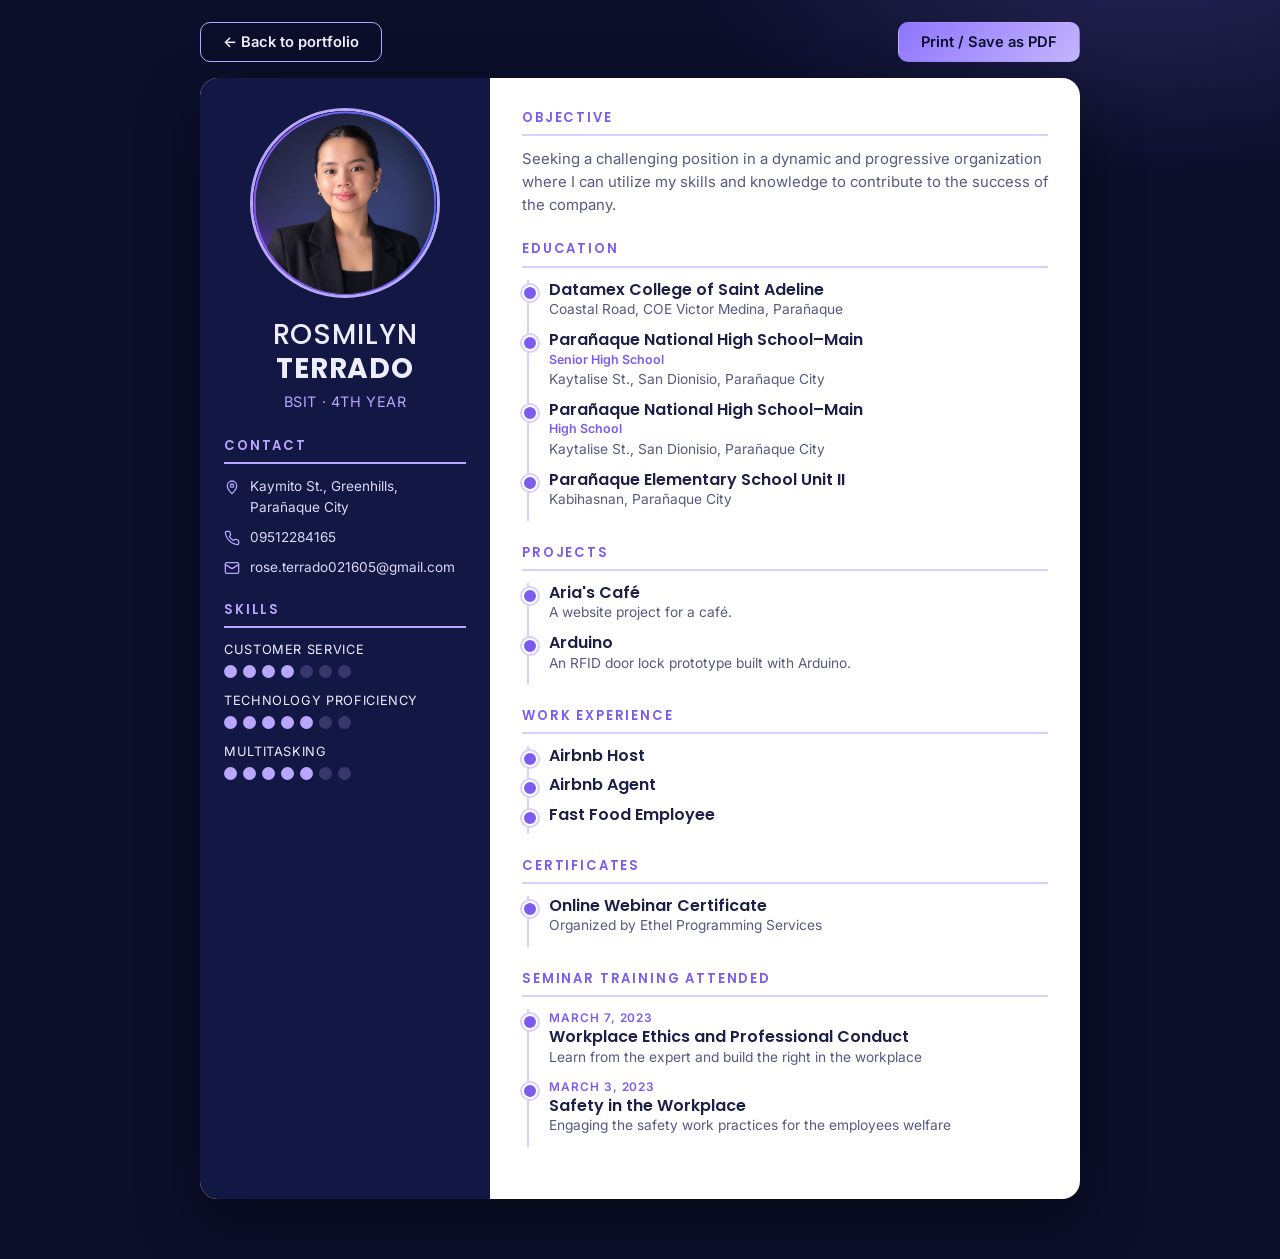
==== commit f53e8385: "Add files via upload" ====
--- a/resume.html
+++ b/resume.html
@@ -105,7 +105,7 @@
     <div class="block">
       <span class="label">Projects</span>
       <div class="item"><h3>Aria's Caf&eacute;</h3><p>A website project for a caf&eacute;.</p></div>
-      <div class="item"><h3>Arduino</h3><p>An academic project involving Arduino.</p></div>
+      <div class="item"><h3>Arduino</h3><p>An RFID door lock prototype built with Arduino.</p></div>
     </div>
 
     <div class="block">
